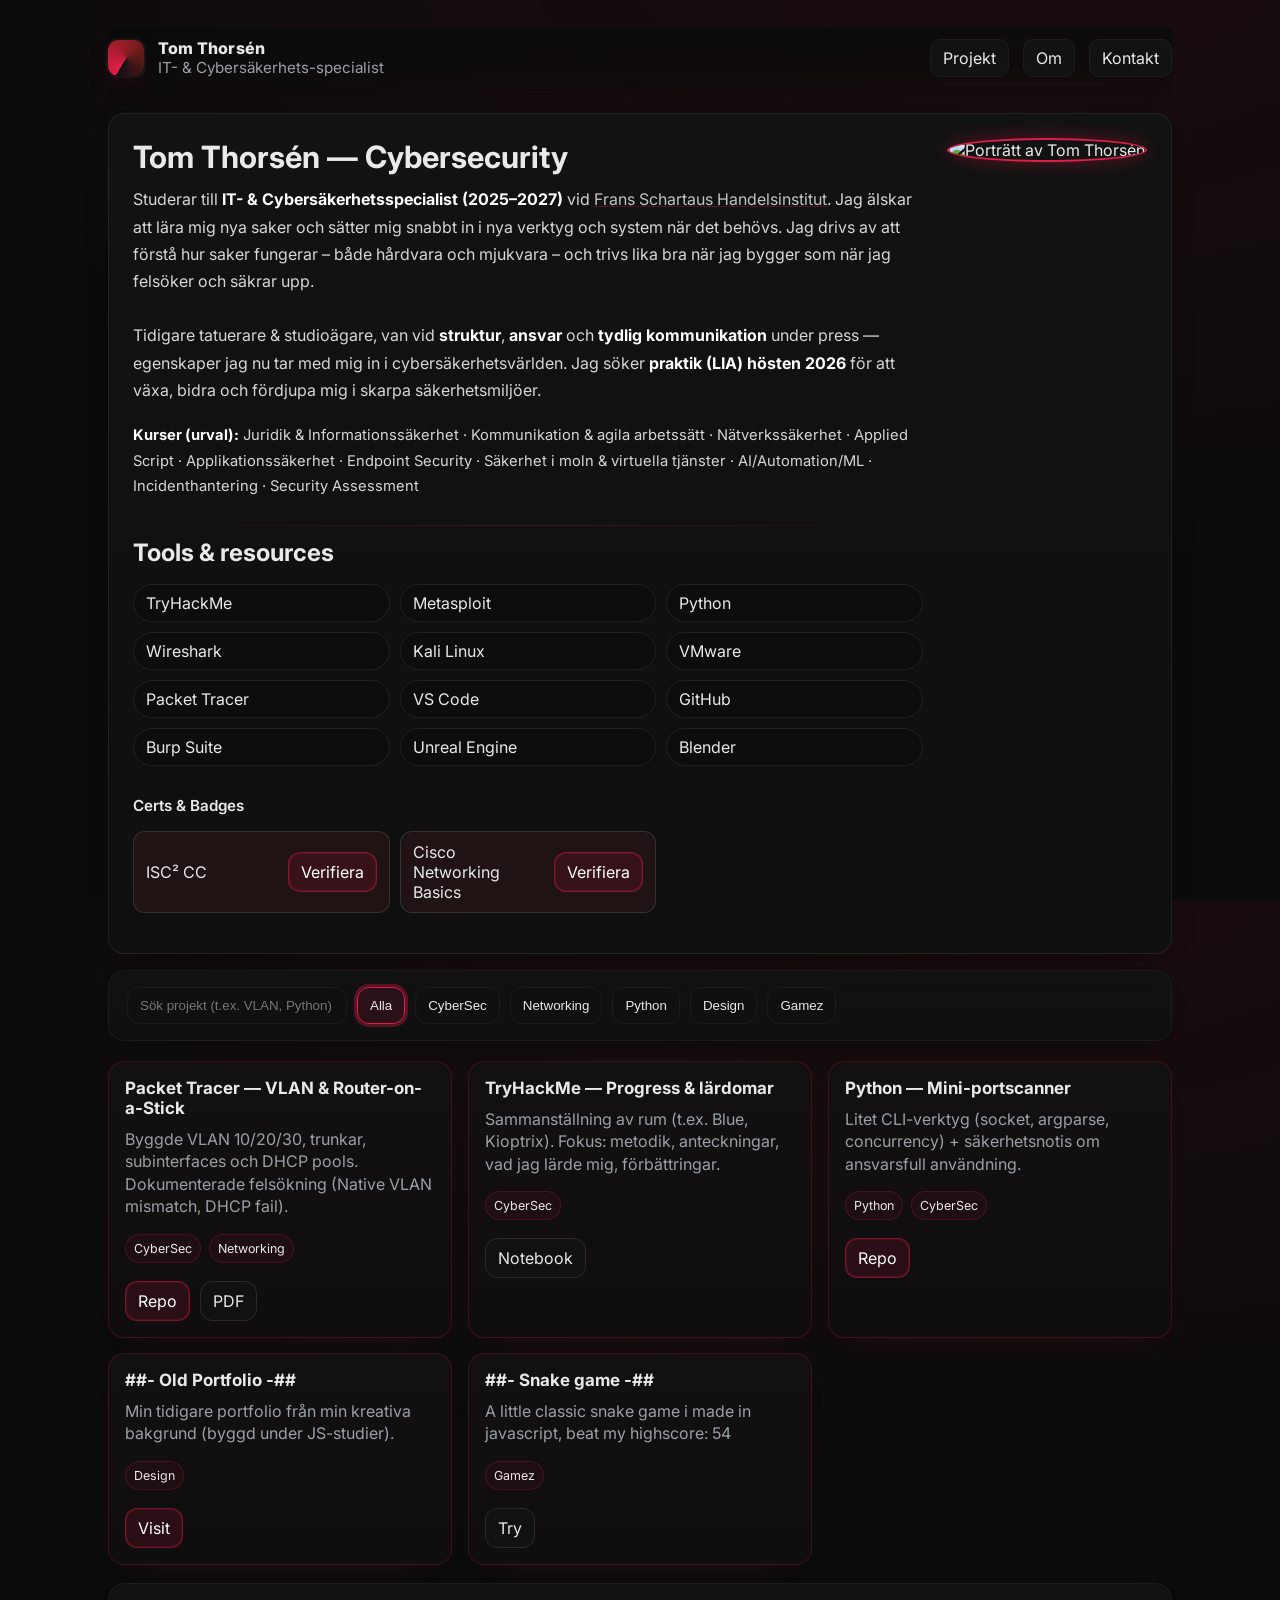
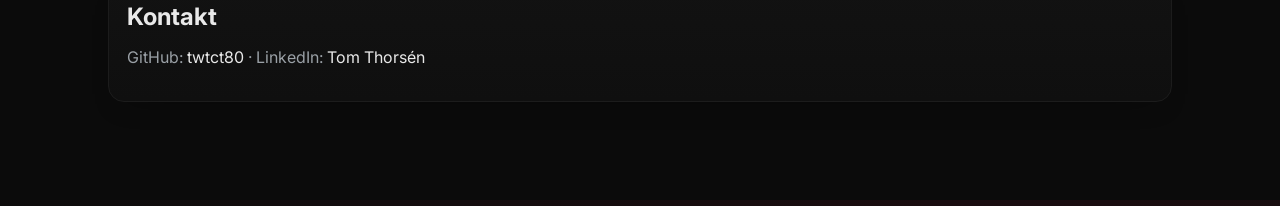
==== index.html @ 4ca7178d "Deploying to main from @ TWTCT80/websec@078f4bc37f60b94b42360f5d25396de6b3a9a521 🚀" ====
<!DOCTYPE html>
<html lang="sv">
<head>
  <meta charset="utf-8" />
  <meta name="viewport" content="width=device-width, initial-scale=1" />
  <title>Tom Thorsén — Portfolio</title>
  <meta name="description" content="Tatuerare → IT & Cybersäkerhet. Mini-projekt, labbar, script och design." />
  <link rel="preconnect" href="https://fonts.googleapis.com">
  <link rel="preconnect" href="https://fonts.gstatic.com" crossorigin>
  <link href="https://fonts.googleapis.com/css2?family=Inter:wght@400;600;800&display=swap" rel="stylesheet">

  <style>
    /* === Design tokens === */
    :root{
      --bg:#0b0b0b; 
      --card:#141414; 
      --muted:#9aa0a6; 
      --txt:#e9e9e9; 
      --accent:#e11d48;            /* primär röd */
      --accent-weak: rgba(225,29,72,.12);
      --accent-ring: rgba(225,29,72,.35);
      --accent-border: rgba(225,29,72,.45);
      --ok:#22c55e; 
      --warn:#f59e0b; 
      --ring:rgba(225,29,72,.35);
      --elev: 0 12px 30px -20px rgba(0,0,0,.7);
      --elev-strong: 0 18px 38px -18px rgba(0,0,0,.85);
    }

    /* === Base === */
    *{box-sizing:border-box}
    html,body{height:100%}
    body{
      margin:0;
      font-family:Inter,system-ui,-apple-system,Segoe UI,Roboto,Arial,Ubuntu,Cantarell,"Noto Sans",sans-serif;
      background: radial-gradient(1200px 700px at 80% -10%,rgba(225,29,72,.08),transparent), var(--bg);
      color:var(--txt);
    }
    a { color: var(--txt); text-decoration: none; }
    a:hover {
      color:#fff;
      text-decoration: underline;
      text-decoration-color: var(--accent);
      text-decoration-thickness: 2px;
      text-underline-offset: 2px;
    }
    ::selection{ background: var(--accent); color:#fff; }

    .container{max-width:1100px; margin:0 auto; padding:28px 18px 64px}

    header{
      display:flex; align-items:center; justify-content:space-between; gap:16px; padding:10px 0 22px;
      position:sticky; top:0; backdrop-filter:saturate(1.1) blur(8px);
      background:linear-gradient(180deg,rgba(11,11,11,.9),rgba(11,11,11,.6) 60%,transparent); z-index:10
    }
    .brand{display:flex; align-items:center; gap:14px}
    .logo{
      width:36px;height:36px;border-radius:10px;
      background:conic-gradient(from 210deg at 50% 50%, var(--accent), #7f1d1d, #111);
      box-shadow:0 0 0 2px rgba(255,255,255,.04), 0 10px 30px -10px var(--accent-ring)
    }
    .title{font-weight:800; letter-spacing:.2px}
    .tagline{color:var(--muted); font-size:.95rem}

    nav{display:flex; gap:14px; flex-wrap:wrap}
    nav a{padding:8px 12px; border-radius:10px; background:#121212; border:1px solid #1e1e1e}
    nav a:hover{border-color:#2a2a2a}

    /* === Cards & hero === */
    .card{
      background:linear-gradient(180deg,#121212,#0f0f0f);
      border:1px solid #1c1c1c; border-radius:16px; box-shadow:var(--elev);
    }
    .card h2{margin:0 0 8px}
    .muted{color:var(--muted)}

    .hero.card{
      padding:24px;
      backdrop-filter: blur(6px);
      border:1px solid rgba(255,255,255,.08);
      margin:14px 0 16px;
    }
    .hero-content{
      display:flex; flex-wrap:wrap; align-items:flex-start; justify-content:space-between; gap:24px;
    }
    .hero-text{flex:1 1 60ch; min-width:280px}
    .hero-text h1{ margin:0 0 10px 0; font-size:clamp(1.4rem, 2.4vw, 2.1rem); line-height:1.25; }
    .hero-text h3{ margin:14px 0 6px 0; font-size:0.95rem; color:#eaeaea; font-weight:600; }
    .hero-text p{ margin:0 0 10px 0; color:#d6d6d6; line-height:1.7; }
    .hero-text em{font-style:normal; opacity:.9; text-decoration:underline; text-decoration-color:rgba(225,29,72,.35)}
    .hero-text strong{color:#fff}

    .hero-section{ display:grid; gap:.6rem; margin-bottom:1rem; }
    .small{ font-size:.92rem; }

    .divider{
      height:1px; border:0; margin:12px 0;
      background: linear-gradient(90deg,transparent,var(--accent),transparent);
      opacity:.25;
    }

    .hero-photo{min-width:140px}
    .hero-photo img{
      width:140px; height:140px; border-radius:50%; object-fit:cover;
      border:2px solid var(--accent); box-shadow:0 0 18px var(--accent-ring);
    }
    @media (max-width:720px){
      .hero-photo{order:-1; width:100%}
      .hero-photo img{width:120px; height:120px}
    }

    /* === Controls / chips === */
    .controls{display:flex; gap:10px; flex-wrap:wrap; margin:0}
    .input, .chip{
      background:#101010; border:1px solid #1c1c1c; color:var(--txt); border-radius:12px; padding:10px 12px
    }
    .input{min-width:220px}
    .chip{display:inline-flex; align-items:center; gap:8px; cursor:pointer}
    .chip[data-active="true"]{
      border-color: var(--accent);
      box-shadow: 0 0 0 3px var(--accent-ring);
      background: var(--accent-weak);
    }
    .chip:hover{
      border-color: var(--accent-border);
      transform: translateY(-1px);
    }
    .chip, .input{ transition: border-color .18s ease, box-shadow .18s ease, transform .18s ease; }

    /* === Search panel (separat kort) === */
    .search-panel { margin: 16px 0 20px; padding: 16px 18px; }

    /* === Projects grid === */
    .grid{display:grid; grid-template-columns:repeat(1,minmax(0,1fr)); gap:16px; margin-top:18px}
    @media(min-width:740px){.grid{grid-template-columns:repeat(2,minmax(0,1fr))}}
    @media(min-width:1020px){.grid{grid-template-columns:repeat(3,minmax(0,1fr))}}

    .project{display:flex; flex-direction:column; gap:10px; padding:16px}
    .project h3{margin:0; font-size:1.06rem}
    .project p{margin:0; color:var(--muted); line-height:1.4}
    .tags{display:flex; gap:8px; flex-wrap:wrap; margin-top:6px}
    .tag{font-size:.78rem; padding:6px 8px; border:1px solid rgba(225,29,72,.22); background:rgba(225,29,72,.06); border-radius:999px}

    /* === Project card (ENHETLIG) === */
    .card.project{
      position:relative; overflow:hidden;
      background: linear-gradient(180deg, #131012, #0f0d0e);
      border:1px solid rgba(225,29,72,.22);
      box-shadow: 0 12px 30px -20px rgba(225,29,72,.18);
      transition: transform .22s ease, box-shadow .22s ease, border-color .22s ease, filter .22s ease;
      will-change: transform;
    }
    /* Glow overlay som ökar på hover */
    .card.project::after{
      content:""; position:absolute; inset:0; pointer-events:none;
      background: radial-gradient(120% 90% at 80% -10%, rgba(225,29,72,.18), transparent 55%);
      opacity:.0; transition: opacity .25s ease;
    }
    .card.project:hover{
      transform: translateY(-2px);
      box-shadow: var(--elev-strong);
      border-color: var(--accent-border);
      filter: brightness(1.06);
    }
    .card.project:hover::after{ opacity:1; }

    /* === Buttons === */
    .links{display:flex; gap:10px; margin-top:8px; flex-wrap:wrap}
    .btn{padding:9px 12px; border-radius:12px; border:1px solid #2a2a2a; background:#111; color:var(--txt); transition: border-color .18s ease, filter .18s ease, transform .18s ease;}
    .btn:hover{border-color:#3a3a3a; transform: translateY(-1px);}
    .btn.primary, .btn-primary{
      border-color:var(--accent-border); color:#fff; background:var(--accent-weak);
      box-shadow:0 0 0 1px rgba(225,29,72,.18) inset;
    }
    .btn.primary:hover, .btn-primary:hover{ filter: brightness(1.06); }

    /* === Mini grid / badges & tools === */
    .mini-grid{
      list-style:none; padding:0; margin:0;
      display:grid; gap:10px;
      grid-template-columns:repeat(1,minmax(0,1fr));
    }
    @media(min-width:640px){ .mini-grid{ grid-template-columns:repeat(2,minmax(0,1fr)); } }
    @media(min-width:960px){ .mini-grid{ grid-template-columns:repeat(3,minmax(0,1fr)); } }

    .mini-card{
      padding:10px 12px;
      border:1px solid rgba(255,255,255,.08);
      background:rgba(255, 255, 255, 0.06);
      border-radius:12px;
    }
    .mini-card2{
      padding:10px 12px;
      border:1px solid rgba(255,255,255,.12);
      background:rgba(77, 33, 33, 0.26);
      border-radius:12px;
      transition: transform .2s ease, box-shadow .2s ease, border-color .2s ease, background-color .2s ease;
      display: flex;
      align-items: center;
      justify-content: space-between;
      gap: 10px;    
    }
    .mini-card2:hover{
      transform: translateY(-2px);
      border-color: var(--accent-border);
      box-shadow: 0 8px 22px -14px var(--accent-ring);
      background: rgba(160, 14, 14, 0.548);
    }

    .mini-chip{
      display:inline-block;
      padding:8px 12px;
      border:1px solid #212121;
      background:#0d0d0d;
      border-radius:999px;
      text-wrap:nowrap;
      transition: transform .18s ease, border-color .18s ease, box-shadow .18s ease;
    }
    .mini-chip:hover{
      transform: translateY(-1px);
      border-color: var(--accent-border);
      box-shadow: 0 0 0 3px var(--accent-ring);
    }

    /* === Footer === */
    footer{margin-top:40px; color:var(--muted); text-align:center}
    code.inline{background:#101010; padding:2px 6px; border-radius:6px; border:1px solid #1c1c1c}

    /* === Focus (a11y) === */
    :where(a,button,input,.chip,.btn,.mini-chip,.mini-card2):focus-visible{
      outline: none;
      box-shadow: 0 0 0 3px var(--accent-ring);
      border-color: var(--accent);
    }

    /* === Motion reduce === */
    @media (prefers-reduced-motion: reduce){
      *{ transition:none !important; }
    }
  </style>
</head>
<body>
  <div class="container">
    <header>
      <div class="brand">
        <div class="logo" aria-hidden="true"></div>
        <div>
          <div class="title">Tom Thorsén</div>
          <div class="tagline">IT- & Cybersäkerhets-specialist</div>
        </div>
      </div>
      <nav>
        <a href="#work">Projekt</a>
        <a href="#about">Om</a>
        <a href="#contact">Kontakt</a>
      </nav>
    </header>

    <!-- Hero -->
    <section class="hero card" id="about">
      <div class="hero-content">
        <div class="hero-text">
          <h1>Tom Thorsén — Cybersecurity</h1>

          <!-- Intro -->
          <section class="hero-section">
            <p>
              Studerar till <strong>IT- & Cybersäkerhetsspecialist (2025–2027)</strong> vid
              <em>Frans Schartaus Handelsinstitut</em>. Jag älskar att lära mig nya saker och sätter mig snabbt in i nya verktyg och system när det behövs. Jag drivs av att förstå hur saker fungerar – både hårdvara och mjukvara – och trivs lika bra när jag bygger som när jag felsöker och säkrar upp.
              <br><br>
              Tidigare tatuerare & studioägare, van vid <strong>struktur</strong>, <strong>ansvar</strong> och <strong>tydlig kommunikation</strong> under press — egenskaper jag nu tar med mig in i cybersäkerhetsvärlden.
              Jag söker <strong>praktik (LIA) hösten 2026</strong> för att växa, bidra och fördjupa mig i skarpa säkerhetsmiljöer.
            </p>
            <p class="muted small">
              <strong>Kurser (urval):</strong> Juridik & Informationssäkerhet · Kommunikation & agila arbetssätt · Nätverkssäkerhet · Applied Script · Applikationssäkerhet · Endpoint Security ·
              Säkerhet i moln & virtuella tjänster · AI/Automation/ML · Incidenthantering · Security Assessment
            </p>
          </section>

          <hr class="divider">

          <!-- Tools -->
          <section class="hero-section">
            <h2>Tools & resources</h2>
            <ul class="mini-grid">
              <li class="mini-chip">TryHackMe</li>
              <li class="mini-chip">Metasploit</li>
              <li class="mini-chip">Python</li>
              <li class="mini-chip">Wireshark</li>
              <li class="mini-chip">Kali Linux</li>
              <li class="mini-chip">VMware</li>
              <li class="mini-chip">Packet Tracer</li>
              <li class="mini-chip">VS Code</li>
              <li class="mini-chip">GitHub</li>
              <li class="mini-chip">Burp Suite</li>
              <li class="mini-chip">Unreal Engine</li>
              <li class="mini-chip">Blender</li>
            </ul>
          </section>

          <!-- Certs -->
          <section class="hero-section">
            <h3>Certs & Badges</h3>
            <ul class="mini-grid">
              <li class="mini-card2">ISC² CC<a class="btn btn-primary" style="margin-left:15px"
                href="https://www.credly.com/badges/a7f948e5-c6a3-4259-9afa-1ba45867b045/public_url" target="_blank" rel="noreferrer">Verifiera</a></li>
              <li class="mini-card2">Cisco Networking Basics<a class="btn btn-primary" style="margin-left:15px"
                href="https://www.credly.com/badges/474e4983-fdc5-45ac-9ed3-1f0dbca18a3e/public_url" target="_blank" rel="noreferrer">Verifiera</a></li>
            </ul>
          </section>
        </div>

        <div class="hero-photo">
          <img src="/assets/tt.png" alt="Porträtt av Tom Thorsén">
        </div>
      </div>
    </section>

    <!-- Sök & filter (fristående kort) -->
    <section class="card search-panel" role="search" aria-label="Sök och filtrera projekt">
      <div class="controls" role="toolbar" aria-label="Projektfilter">
        <input class="input" id="q" placeholder="Sök projekt (t.ex. VLAN, Python)" aria-label="Sök projekt" />
        <button class="chip" data-filter="all" data-active="true" aria-pressed="true">Alla</button>
        <button class="chip" data-filter="CyberSec" aria-pressed="false">CyberSec</button>
        <button class="chip" data-filter="Networking" aria-pressed="false">Networking</button>
        <button class="chip" data-filter="Python" aria-pressed="false">Python</button>
        <button class="chip" data-filter="Design" aria-pressed="false">Design</button>
        <button class="chip" data-filter="Gamez" aria-pressed="false">Gamez</button>
      </div>
    </section>

    <!-- Projekt -->
    <section id="work">
      <div class="grid" id="grid"></div>
    </section>

    <!-- Kontakt -->
    <section id="contact" class="card" style="margin-top:18px; padding:18px;">
      <h2>Kontakt</h2>
      <p class="muted">
        GitHub: <a href="https://github.com/twtct80" target="_blank" rel="noreferrer">twtct80</a> ·
        LinkedIn: <a href="https://www.linkedin.com/in/tomthorsen" target="_blank" rel="noreferrer">Tom Thorsén</a>
      </p>
    </section>

    <footer></footer>
  </div>

  <!-- 📦 Projektdata -->
  <script type="application/json" id="projects-data">[
    {
      "title":"Packet Tracer — VLAN & Router-on-a-Stick",
      "summary":"Byggde VLAN 10/20/30, trunkar, subinterfaces och DHCP pools. Dokumenterade felsökning (Native VLAN mismatch, DHCP fail).",
      "tags":["CyberSec","Networking"],
      "links":[
        {"label":"Repo","href":"https://github.com/twtct80/pt-vlan-lab"},
        {"label":"PDF","href":"#"}
      ]
    },
    {
      "title":"TryHackMe — Progress & lärdomar",
      "summary":"Sammanställning av rum (t.ex. Blue, Kioptrix). Fokus: metodik, anteckningar, vad jag lärde mig, förbättringar.",
      "tags":["CyberSec"],
      "links":[
        {"label":"Notebook","href":"#"}
      ]
    },
    {
      "title":"Python — Mini-portscanner",
      "summary":"Litet CLI-verktyg (socket, argparse, concurrency) + säkerhetsnotis om ansvarsfull användning.",
      "tags":["Python","CyberSec"],
      "links":[
        {"label":"Repo","href":"https://github.com/twtct80/py-portscan"}
      ]
    },
    {
      "title":"##- Old Portfolio -##",
      "summary":"Min tidigare portfolio från min kreativa bakgrund (byggd under JS-studier).",
      "tags":["Design"],
      "links":[
        {"label":"Visit","href":"https://twtct80.github.io/old-portfolio"}
      ]
    },
    {
      "title":"##- Snake game -##",
      "summary":"A little classic snake game i made in javascript, beat my highscore: 54",
      "tags":["Gamez"],
      "links":[
        {"label":"Try","href":"https://twtct80.github.io/snake/"}
      ]
    }
  



   
  ]</script>

  <script>
    const state = { q:'', filter:'all' };
    const $grid = document.getElementById('grid');
    const $q = document.getElementById('q');

    function getProjects(){
      try{ return JSON.parse(document.getElementById('projects-data').textContent || '[]'); }
      catch(e){ console.error('JSON parse error', e); return []; }
    }

    function matches(p){
      const text = (p.title + ' ' + p.summary + ' ' + (p.tags||[]).join(' ')).toLowerCase();
      const qOk = !state.q || text.includes(state.q);
      const fOk = state.filter==='all' || (p.tags||[]).includes(state.filter);
      return qOk && fOk;
    }

    function tagEl(t){
      const s = document.createElement('span');
      s.className='tag'; s.textContent=t; return s;
    }

    function linkBtn(l){
      const a = document.createElement('a');
      a.className='btn';
      if(/^(live|repo|visit)$/i.test(l.label)) a.classList.add('primary');
      a.href=l.href; a.target='_blank'; a.rel='noreferrer'; a.textContent=l.label; return a;
    }

    function render(){
      const items = getProjects().filter(matches);
      $grid.innerHTML = '';
      if(!items.length){
        const empty = document.createElement('div');
        empty.className='card project';
        empty.innerHTML = '<h3>Inget hittat</h3><p class="muted">Justera sökningen eller välj en annan tagg.</p>';
        $grid.appendChild(empty); return;
      }
      for(const p of items){
        const card = document.createElement('article');
        card.className='card project';
        const h3 = document.createElement('h3'); h3.textContent=p.title; card.appendChild(h3);
        const s = document.createElement('p'); s.textContent=p.summary; card.appendChild(s);
        const tags = document.createElement('div'); tags.className='tags'; (p.tags||[]).forEach(t=>tags.appendChild(tagEl(t))); card.appendChild(tags);
        if(p.links?.length){ const links = document.createElement('div'); links.className='links'; p.links.forEach(l=>links.appendChild(linkBtn(l))); card.appendChild(links); }
        $grid.appendChild(card);
      }
    }

    // Filterchips interaktion + ARIA
    document.querySelectorAll('.chip').forEach(ch=>{
      ch.addEventListener('click',()=>{
        document.querySelectorAll('.chip').forEach(x=>{
          x.dataset.active='false';
          x.setAttribute('aria-pressed','false');
        });
        ch.dataset.active='true';
        ch.setAttribute('aria-pressed','true');
        state.filter = ch.dataset.filter;
        render();
      });
      ch.addEventListener('keydown',(e)=>{
        if(e.key === 'Enter' || e.key === ' '){ e.preventDefault(); ch.click(); }
      });
    });

    $q.addEventListener('input', (e)=>{ state.q = e.target.value.trim().toLowerCase(); render(); });

    // Init
    render();
  </script>
</body>
</html>
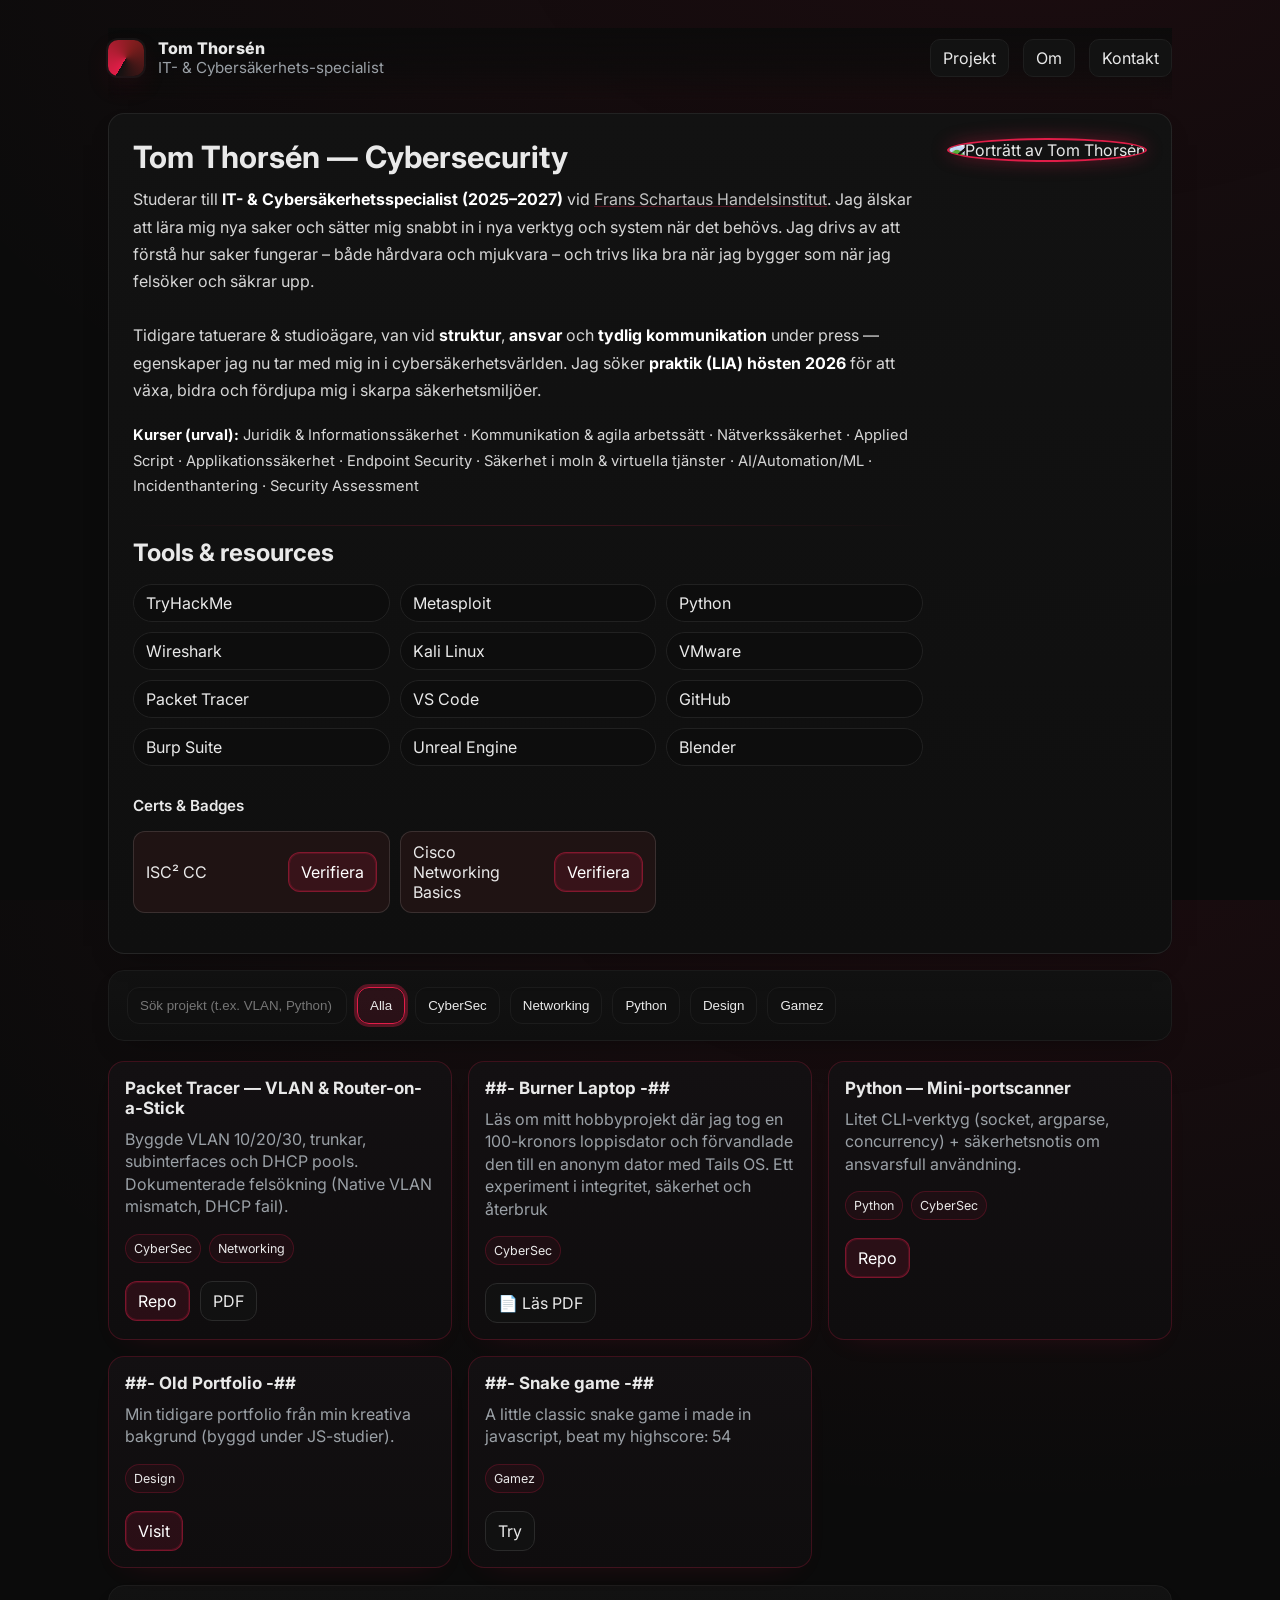
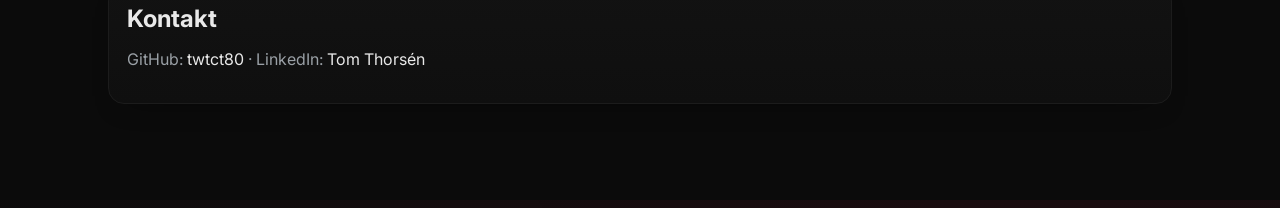
==== commit 36c38f60: "Deploying to main from @ TWTCT80/websec@5da9ee7161d7a1116346d99a96c60d3ed6b3792c 🚀" ====
--- a/index.html
+++ b/index.html
@@ -358,11 +358,11 @@
       ]
     },
     {
-      "title":"TryHackMe — Progress & lärdomar",
-      "summary":"Sammanställning av rum (t.ex. Blue, Kioptrix). Fokus: metodik, anteckningar, vad jag lärde mig, förbättringar.",
+      "title":"##- Burner Laptop -##",
+      "summary":"Läs om mitt hobbyprojekt där jag tog en 100-kronors loppisdator och förvandlade den till en anonym dator med Tails OS. Ett experiment i integritet, säkerhet och återbruk",
       "tags":["CyberSec"],
       "links":[
-        {"label":"Notebook","href":"#"}
+        {"label":"📄 Läs PDF","href":"assets/burner.pdf"}
       ]
     },
     {
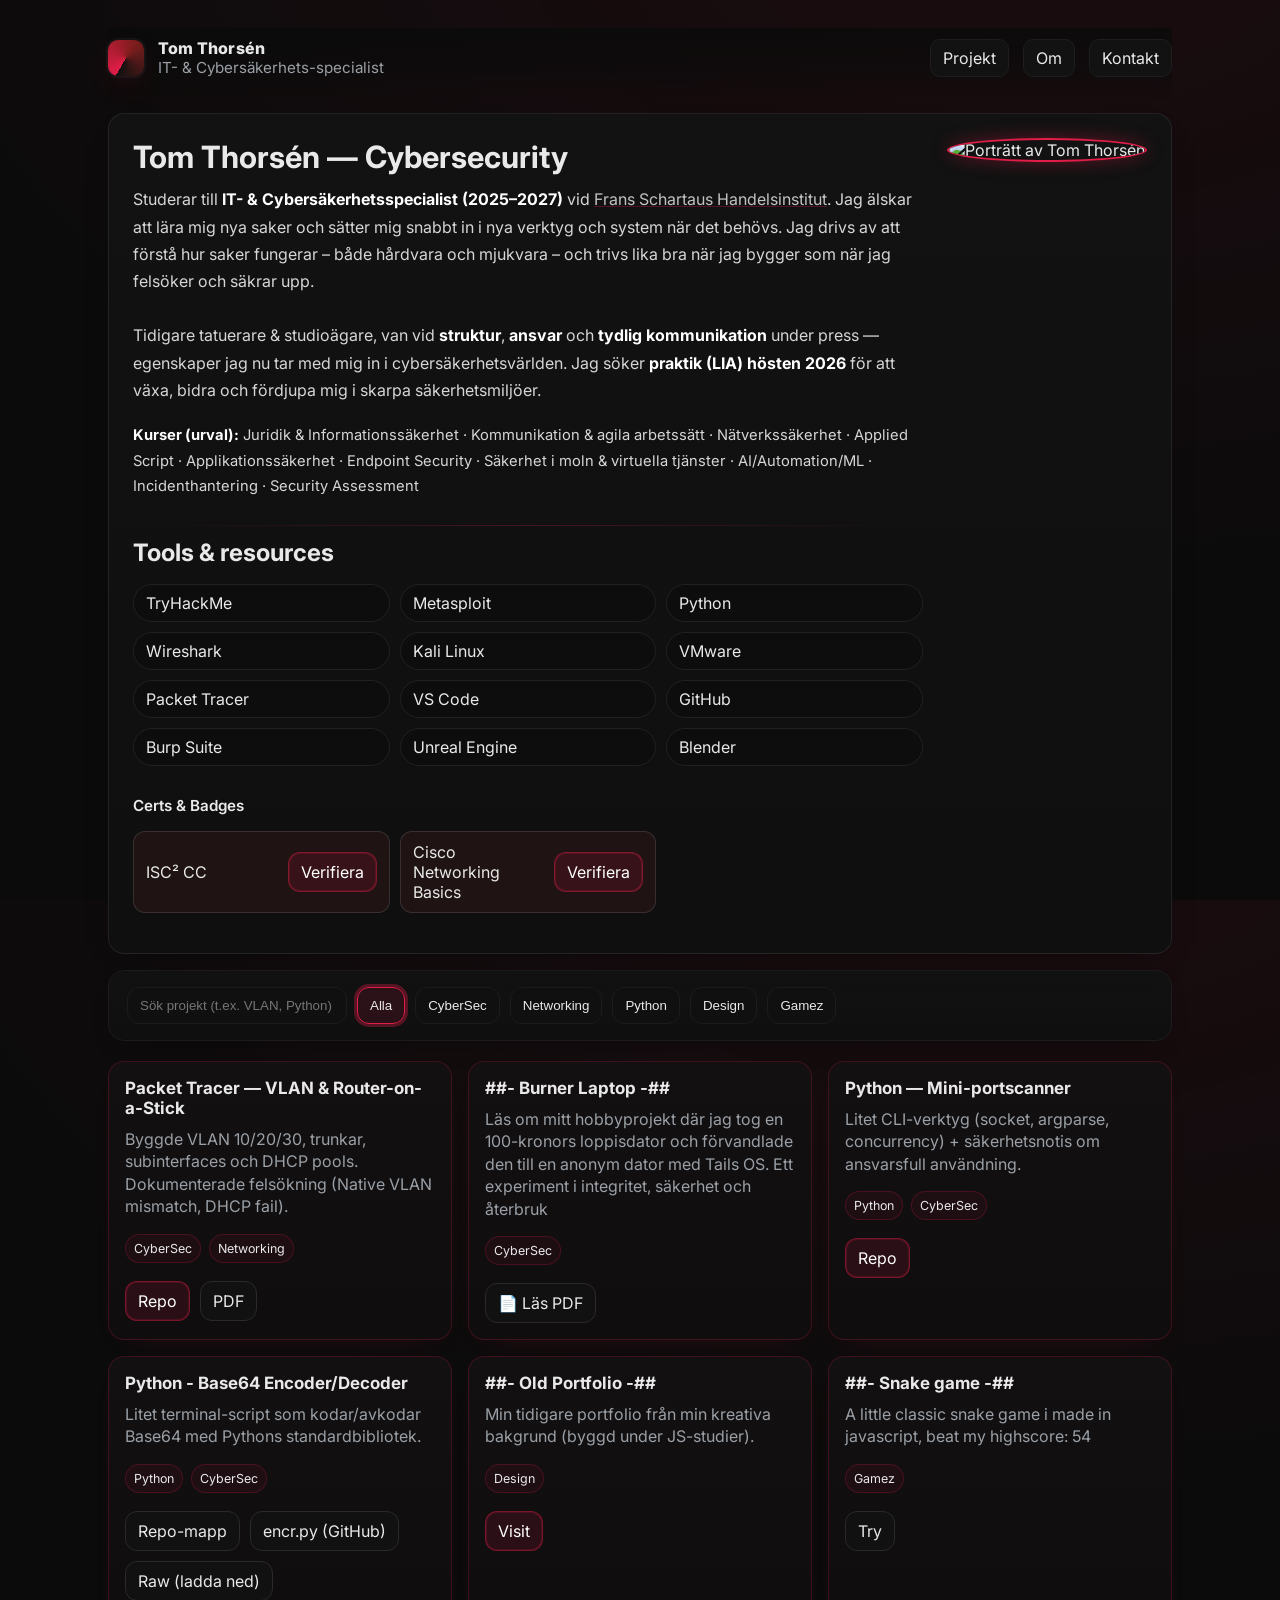
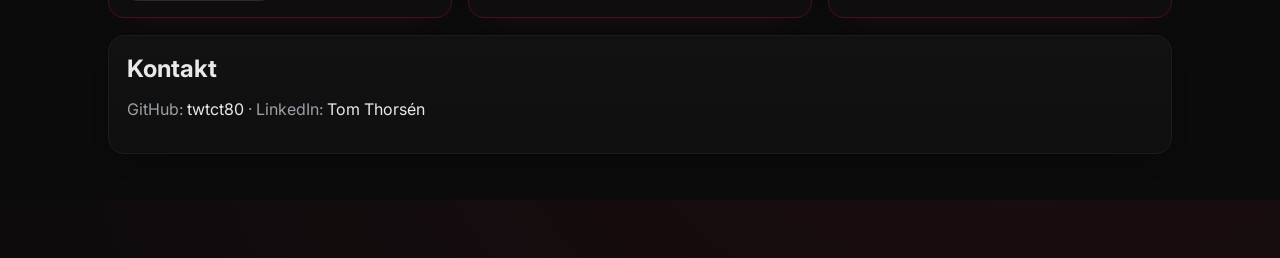
==== commit 0120173b: "Deploying to main from @ TWTCT80/websec@01adbb72accc65a6c79c14fc4bbcc7c8244b2218 🚀" ====
--- a/index.html
+++ b/index.html
@@ -374,6 +374,25 @@
       ]
     },
     {
+      "title":"Python - Base64 Encoder/Decoder",
+      "summary":"Litet terminal-script som kodar/avkodar Base64 med Pythons standardbibliotek.",
+      "tags":["Python","CyberSec"],
+      "links":[
+        {
+      "label": "Repo-mapp",
+      "href": "https://github.com/TWTCT80/scripts/tree/main/security/encryption_base64"
+    },
+    {
+      "label": "encr.py (GitHub)",
+      "href": "https://github.com/TWTCT80/scripts/blob/main/security/encryption_base64/encr.py"
+    },
+    {
+      "label": "Raw (ladda ned)",
+      "href": "https://raw.githubusercontent.com/TWTCT80/scripts/main/security/encryption_base64/encr.py"
+    }
+  ]
+    },
+    {
       "title":"##- Old Portfolio -##",
       "summary":"Min tidigare portfolio från min kreativa bakgrund (byggd under JS-studier).",
       "tags":["Design"],
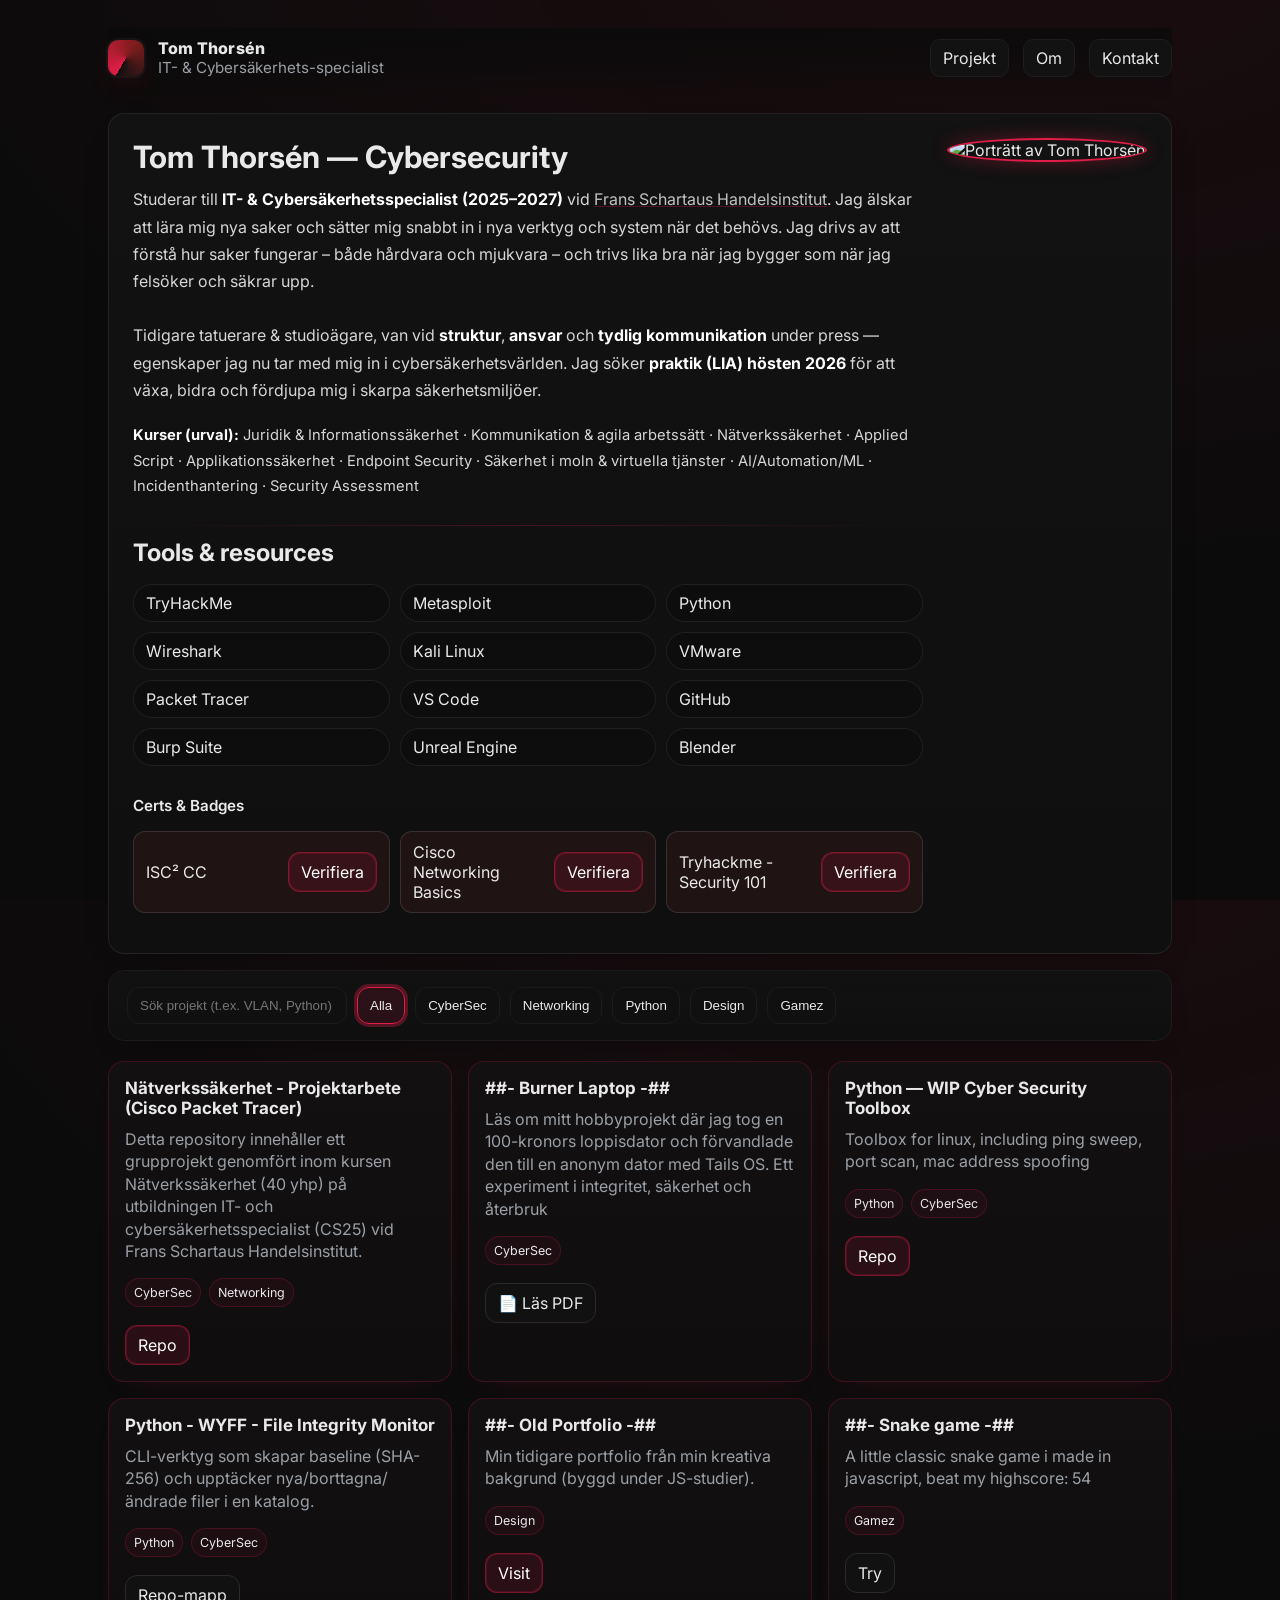
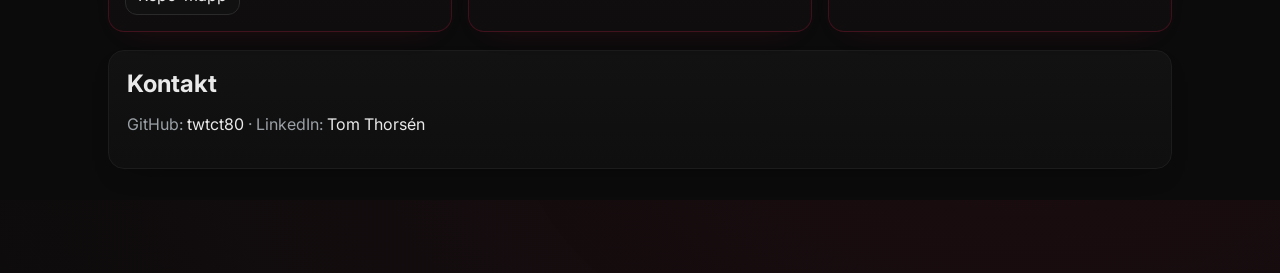
==== commit 2600e5c7: "Deploying to main from @ TWTCT80/Current_webpage@4b1c46548d4c02a7e8ab9f5b74d9b8b25ead6d60 🚀" ====
--- a/index.html
+++ b/index.html
@@ -306,7 +306,10 @@
                 href="https://www.credly.com/badges/a7f948e5-c6a3-4259-9afa-1ba45867b045/public_url" target="_blank" rel="noreferrer">Verifiera</a></li>
               <li class="mini-card2">Cisco Networking Basics<a class="btn btn-primary" style="margin-left:15px"
                 href="https://www.credly.com/badges/474e4983-fdc5-45ac-9ed3-1f0dbca18a3e/public_url" target="_blank" rel="noreferrer">Verifiera</a></li>
-            </ul>
+                <li class="mini-card2">Tryhackme - Security 101<a class="btn btn-primary" style="margin-left:15px"
+                href="https://tryhackme-certificates.s3-eu-west-1.amazonaws.com/THM-UEJC4USPKL.pdf" target="_blank" rel="noreferrer">Verifiera</a></li>
+            
+              </ul>
           </section>
         </div>
 
@@ -349,12 +352,11 @@
   <!-- 📦 Projektdata -->
   <script type="application/json" id="projects-data">[
     {
-      "title":"Packet Tracer — VLAN & Router-on-a-Stick",
-      "summary":"Byggde VLAN 10/20/30, trunkar, subinterfaces och DHCP pools. Dokumenterade felsökning (Native VLAN mismatch, DHCP fail).",
+      "title":"Nätverkssäkerhet - Projektarbete (Cisco Packet Tracer)",
+      "summary":"Detta repository innehåller ett grupprojekt genomfört inom kursen Nätverkssäkerhet (40 yhp) på utbildningen IT- och cybersäkerhetsspecialist (CS25) vid Frans Schartaus Handelsinstitut.",
       "tags":["CyberSec","Networking"],
       "links":[
-        {"label":"Repo","href":"https://github.com/twtct80/pt-vlan-lab"},
-        {"label":"PDF","href":"#"}
+        {"label":"Repo","href":"https://github.com/TWTCT80/Packet_Tracer_Lab"}
       ]
     },
     {
@@ -366,29 +368,21 @@
       ]
     },
     {
-      "title":"Python — Mini-portscanner",
-      "summary":"Litet CLI-verktyg (socket, argparse, concurrency) + säkerhetsnotis om ansvarsfull användning.",
+      "title":"Python — WIP Cyber Security Toolbox",
+      "summary":"Toolbox for linux, including ping sweep, port scan, mac address spoofing",
       "tags":["Python","CyberSec"],
       "links":[
-        {"label":"Repo","href":"https://github.com/twtct80/py-portscan"}
+        {"label":"Repo","href":"https://github.com/twtct80/t001k1t"}
       ]
     },
     {
-      "title":"Python - Base64 Encoder/Decoder",
-      "summary":"Litet terminal-script som kodar/avkodar Base64 med Pythons standardbibliotek.",
+      "title":"Python - WYFF - File Integrity Monitor",
+      "summary":"CLI-verktyg som skapar baseline (SHA-256) och upptäcker nya/borttagna/ändrade filer i en katalog.",
       "tags":["Python","CyberSec"],
       "links":[
         {
       "label": "Repo-mapp",
-      "href": "https://github.com/TWTCT80/scripts/tree/main/security/encryption_base64"
-    },
-    {
-      "label": "encr.py (GitHub)",
-      "href": "https://github.com/TWTCT80/scripts/blob/main/security/encryption_base64/encr.py"
-    },
-    {
-      "label": "Raw (ladda ned)",
-      "href": "https://raw.githubusercontent.com/TWTCT80/scripts/main/security/encryption_base64/encr.py"
+      "href": "https://github.com/TWTCT80/WYFF"
     }
   ]
     },
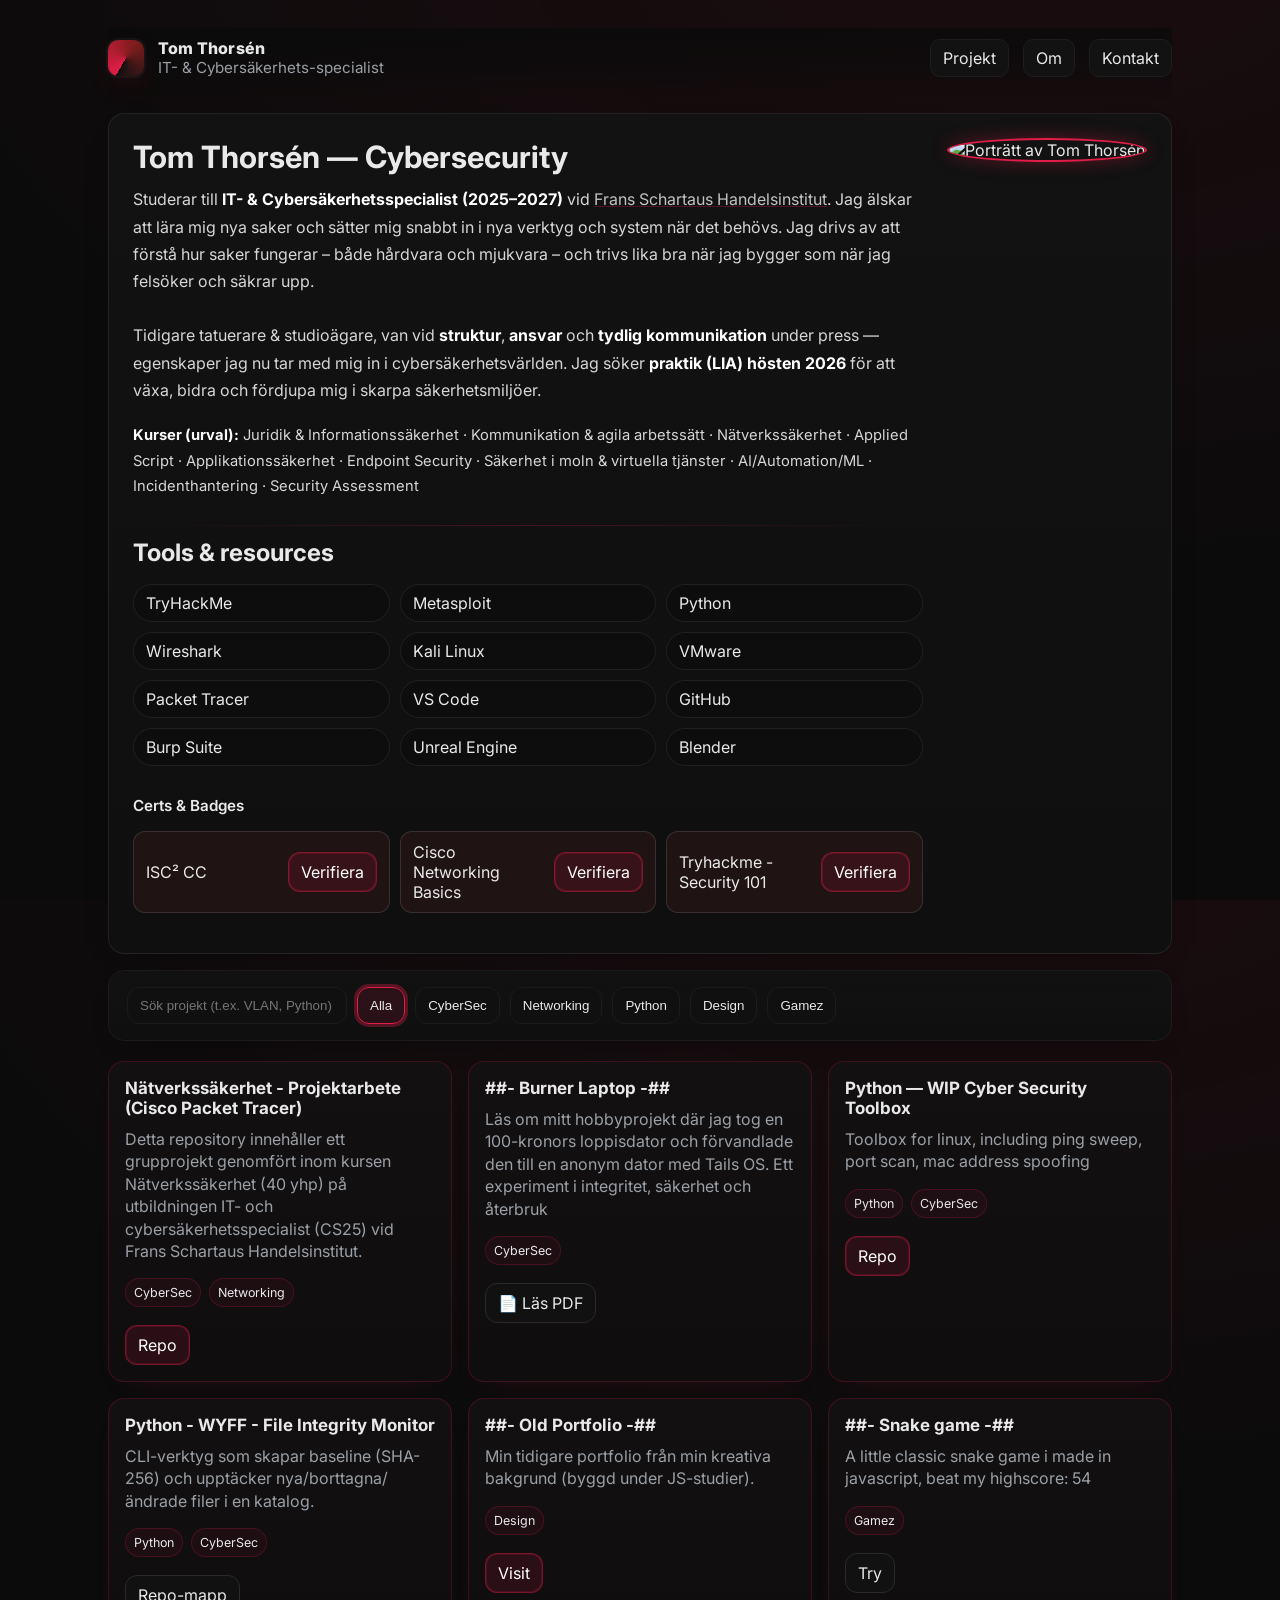
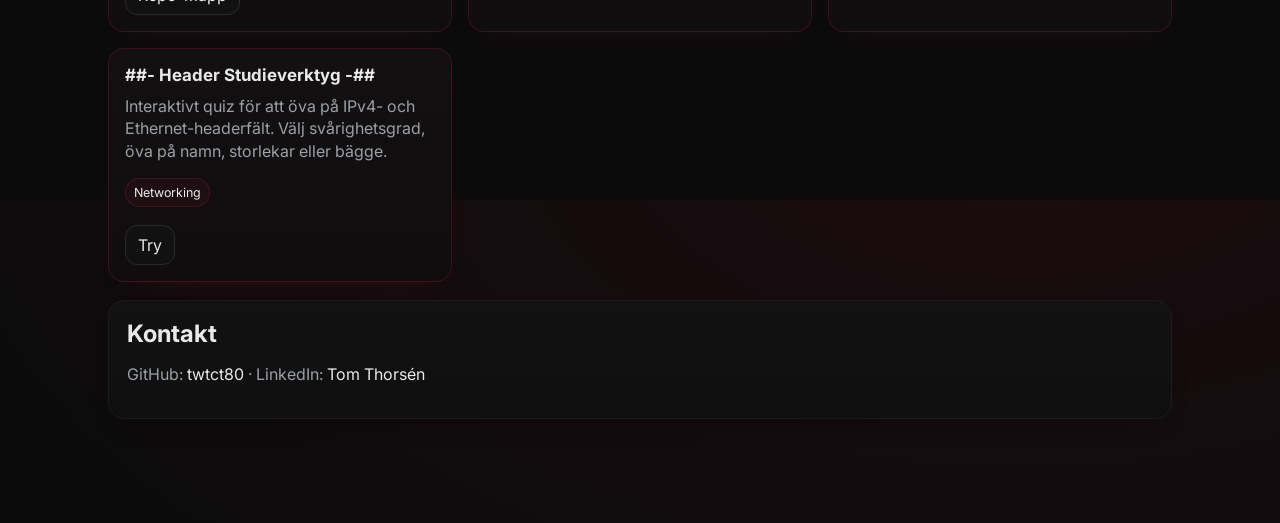
==== commit 55a62499: "Deploying to main from @ TWTCT80/Current_webpage@24255f8136a3c9c23b3d28eadb07468887b4259c 🚀" ====
--- a/index.html
+++ b/index.html
@@ -401,6 +401,15 @@
       "links":[
         {"label":"Try","href":"https://twtct80.github.io/snake/"}
       ]
+    },
+
+    {
+      "title":"##- Header Studieverktyg -##",
+      "summary":"Interaktivt quiz för att öva på IPv4- och Ethernet-headerfält. Välj svårighetsgrad, öva på namn, storlekar eller bägge.",
+      "tags":["Networking"],
+      "links":[
+        {"label":"Try","href":"https://twtct80.github.io/header-tool/"}
+      ]
     }
   
 
